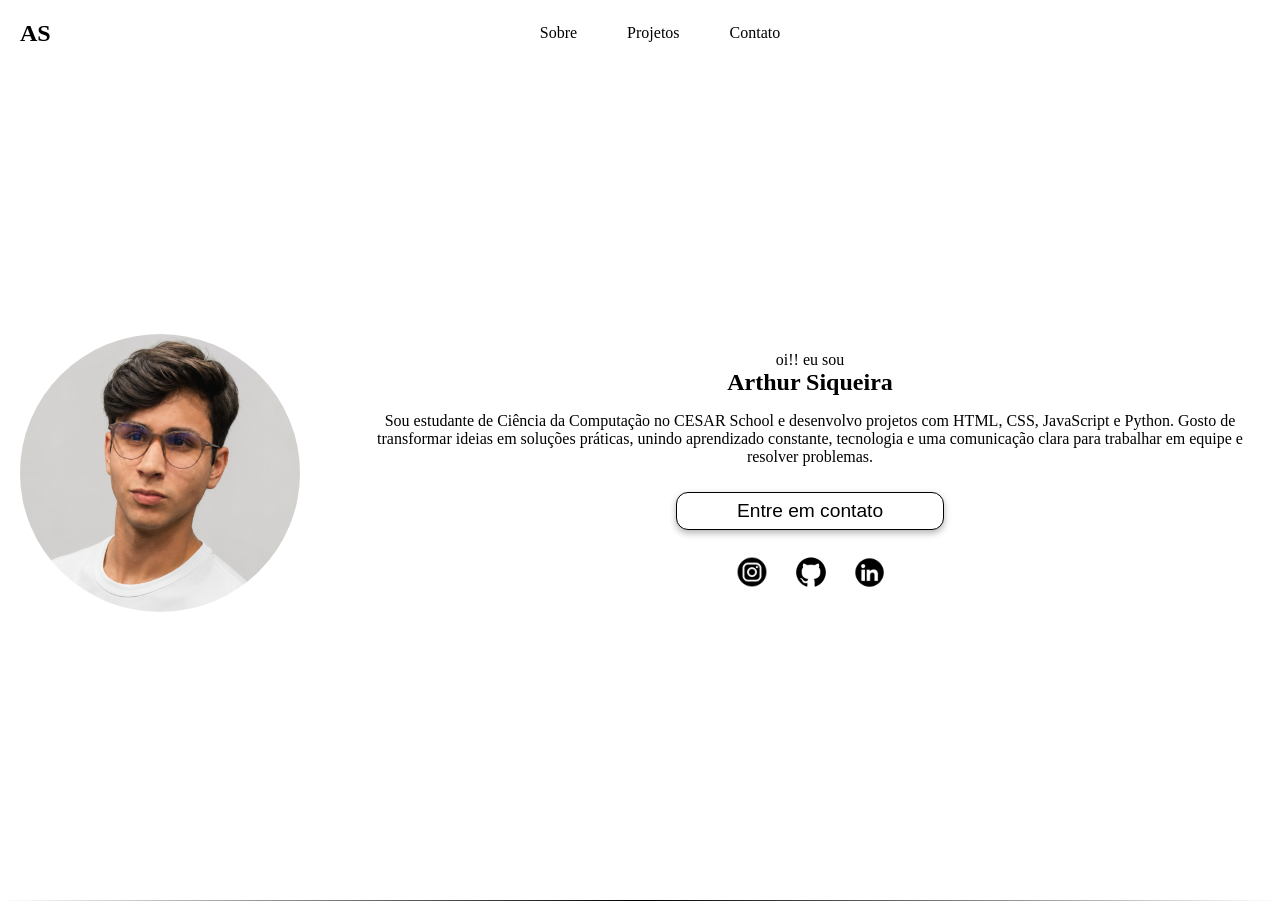
==== index.html @ 41097c72 "Initial commit" ====
<!DOCTYPE html>
<html lang="en">
<head>
    <meta charset="UTF-8">
    <meta name="viewport" content="width=device-width, initial-scale=1.0">
    <title>Portfólio</title>
    <link rel="stylesheet" href="style.css">
</head>
<body>
    <header>
       
            <nav>
                <h1 id="logo">AS</h1>
                 <ul>
                     <li><a href="#about">Sobre</a></li>
                     <li>Projetos</li>
                     <li>Contato</li>
                 </ul>
            </nav>
    </header>

    <main>
        <section id="home">

         <div class="cont">
            <div id="img">
                <img src="as.png" width="280px" alt="Arthur Siqueira">
            </div>
            <div id="homegroup">
            <div id="hometext">
                <p class="hi">oi!! eu sou</p>
                <h1>Arthur Siqueira</h1>
                <p>Sou estudante de Ciência da Computação no CESAR School e desenvolvo projetos com HTML, CSS, JavaScript e Python. Gosto de transformar ideias em soluções práticas, unindo aprendizado constante, tecnologia e uma comunicação clara para trabalhar em equipe e resolver problemas.</p>
            </div>

            <div id="homebtn">

                <div id="contactbtn">
                    <button id="contact">Entre em contato</button>
                </div>

                <div id="redes">
                    <button class="redes">
                        <a href="https://www.instagram.com/arthursiqueira01/">
                            <img src="insta.jpg" width="48px" alt="insta" class="imgbtn">
                            </a>
                    </button>
                    <button class="redes">
                       <a href="https://github.com/siqueira01l">
                        <img src="git.jpg" alt="git" width="40px">
                    </a>
                    </button>
                    <button class="redes">
                        <a href="https://www.linkedin.com/in/arthursiqueira01/">
                        <img src="link.jpg" alt="" width="47px">
                        </a>
                    </button>
                </div>
            </div>
            </div>
         </div>

        </section>
        <div class="sep">'</div>

        <section id="about">

        </section>
    </main>


</body>
</html>
---- style.css ----
*{
    scroll-behavior: smooth;
}

body{
    padding: 0;
    margin: 0;
}

/* header */
nav{
    display: flex;
    align-items: center;
    justify-content: space-between;
    padding: 0 20px;
}


ul{
    display: flex;
    gap: 50px;
    position: absolute;
    left: 50%;
    transform: translateX(-50%);
    list-style: none;
}
ul a{
    text-decoration: none;
    color: black;
}

header{
    position: fixed;
    top: 0;
    left: 0;
    width: 100%;
    z-index: 1000;
}

/* main */

#home{
   padding-top: 50px;
   height: calc(100vh - 50px);
}

img{
    border-radius: 50%;
}
#img{
    padding-left: 20px;
}
.cont{
    display: flex;
    align-items: center;
    justify-content: center;
    gap: 60px;
    height: 100%;
}
#homegroup{
    display: flex;
    flex-direction: column;
    gap: 10px;
    padding-right: 20px;
}
#hometext{
    text-align: center;
    margin: 0px;
    padding: 0px 0px;
}
#hometext h1{
    margin: 0px;
}
.hi{
    margin: 0;
}
#homebtn{
    text-align: center;
    display: flex;
    flex-direction: column;
    gap: 10px;
}
#redes{
    display: flex;
    justify-content: center;
    gap: 15px;
}
.redes{
    border: none;
    border-radius: 50%;
    background-color: rgb(255, 255, 255);
    cursor: pointer;
    transition: 0.5s;
    margin: 0;
    padding: 0;

}
.redes:hover{
    transform: scale(1.1);
}
#contact{
    display: flex;
    justify-content: center;
    padding: 7px 60px;
    background-color: rgb(255, 255, 255);
    border: solid;
    border-radius: 12px;
    border-width: 1.5px;
    margin-bottom: 8px;
    margin-top: 0px;
    transition: 0.5s;
    font-size: larger;
    box-shadow: 0px 3px 7px rgba(0, 0, 0, 0.303);
    cursor: pointer;
}
#contact:hover{
    background-color: rgb(58, 58, 58);
    color: rgb(255, 255, 255);
    transform: scale(1.05);
}

#contactbtn{
    display: flex;
    justify-content: center;
    
}

.sep{
   background: radial-gradient(circle at center, black, white);
    height: 1px;
    color: white;
}
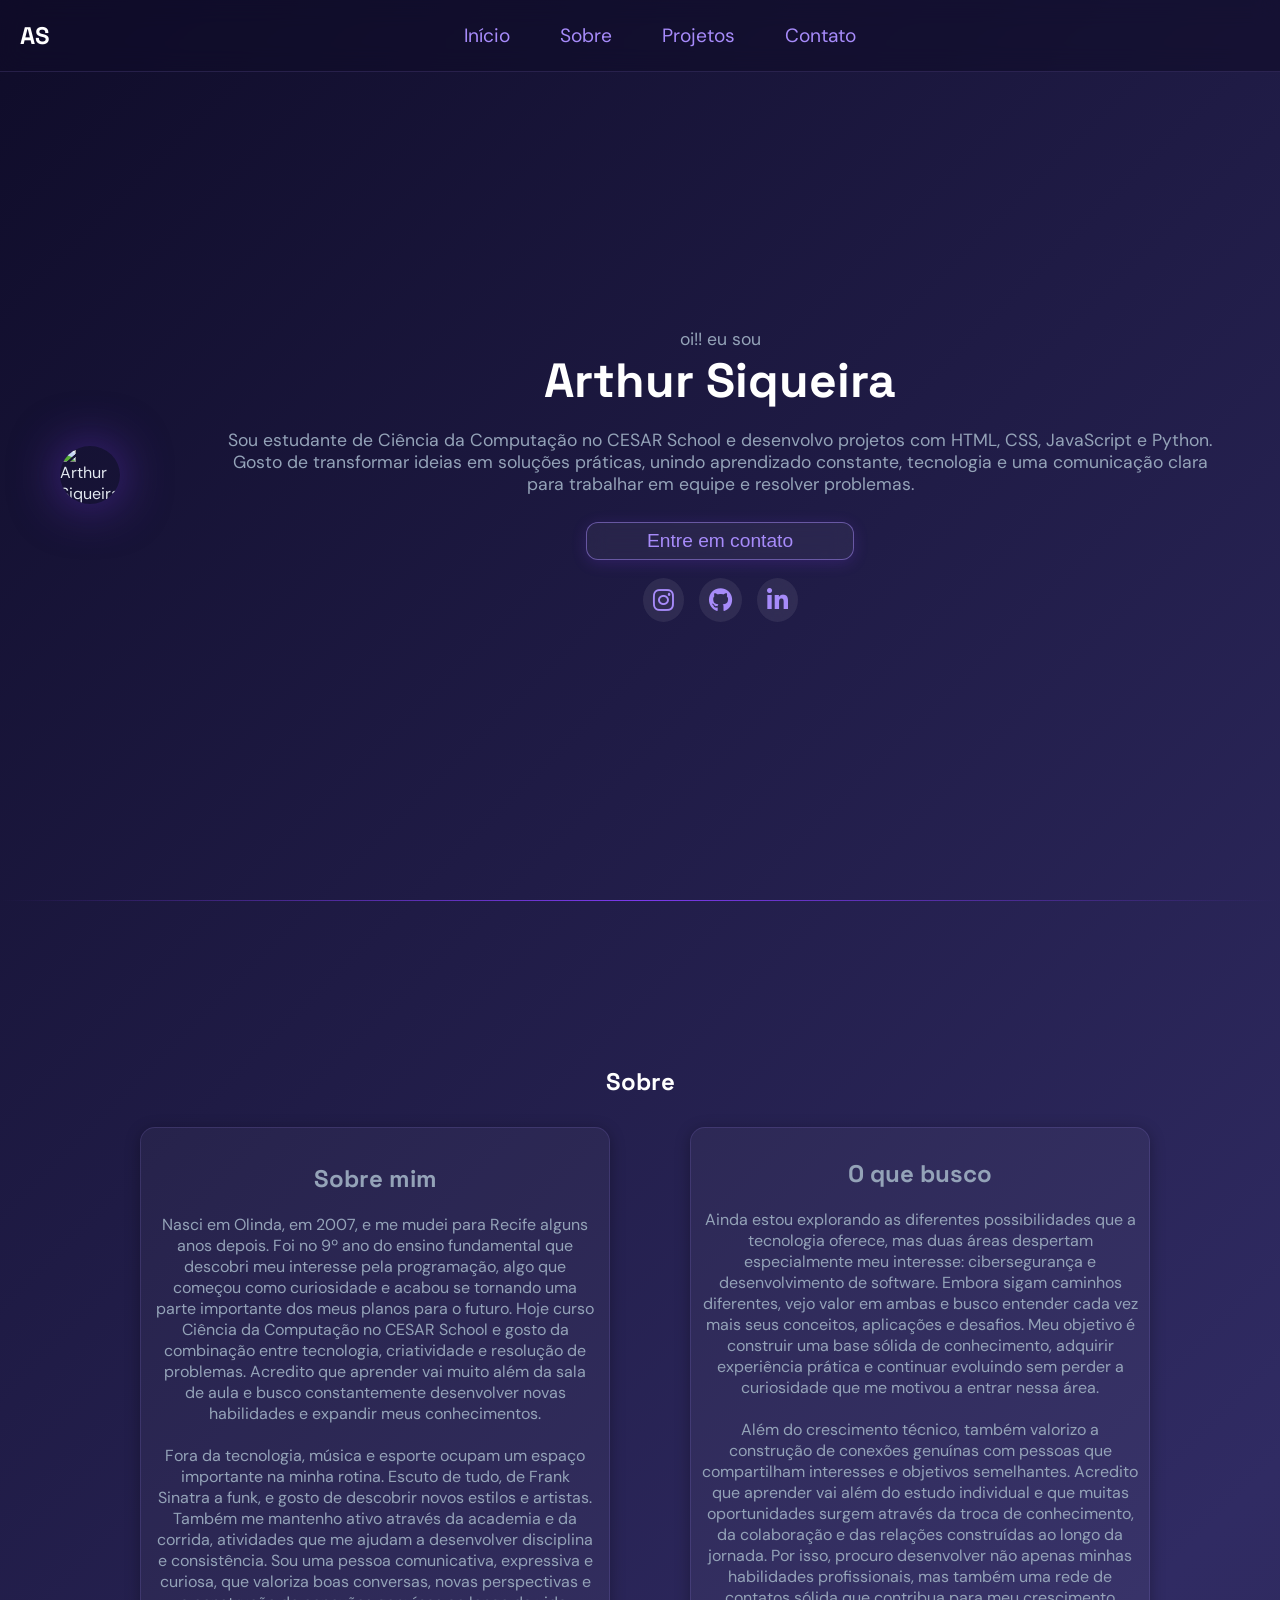
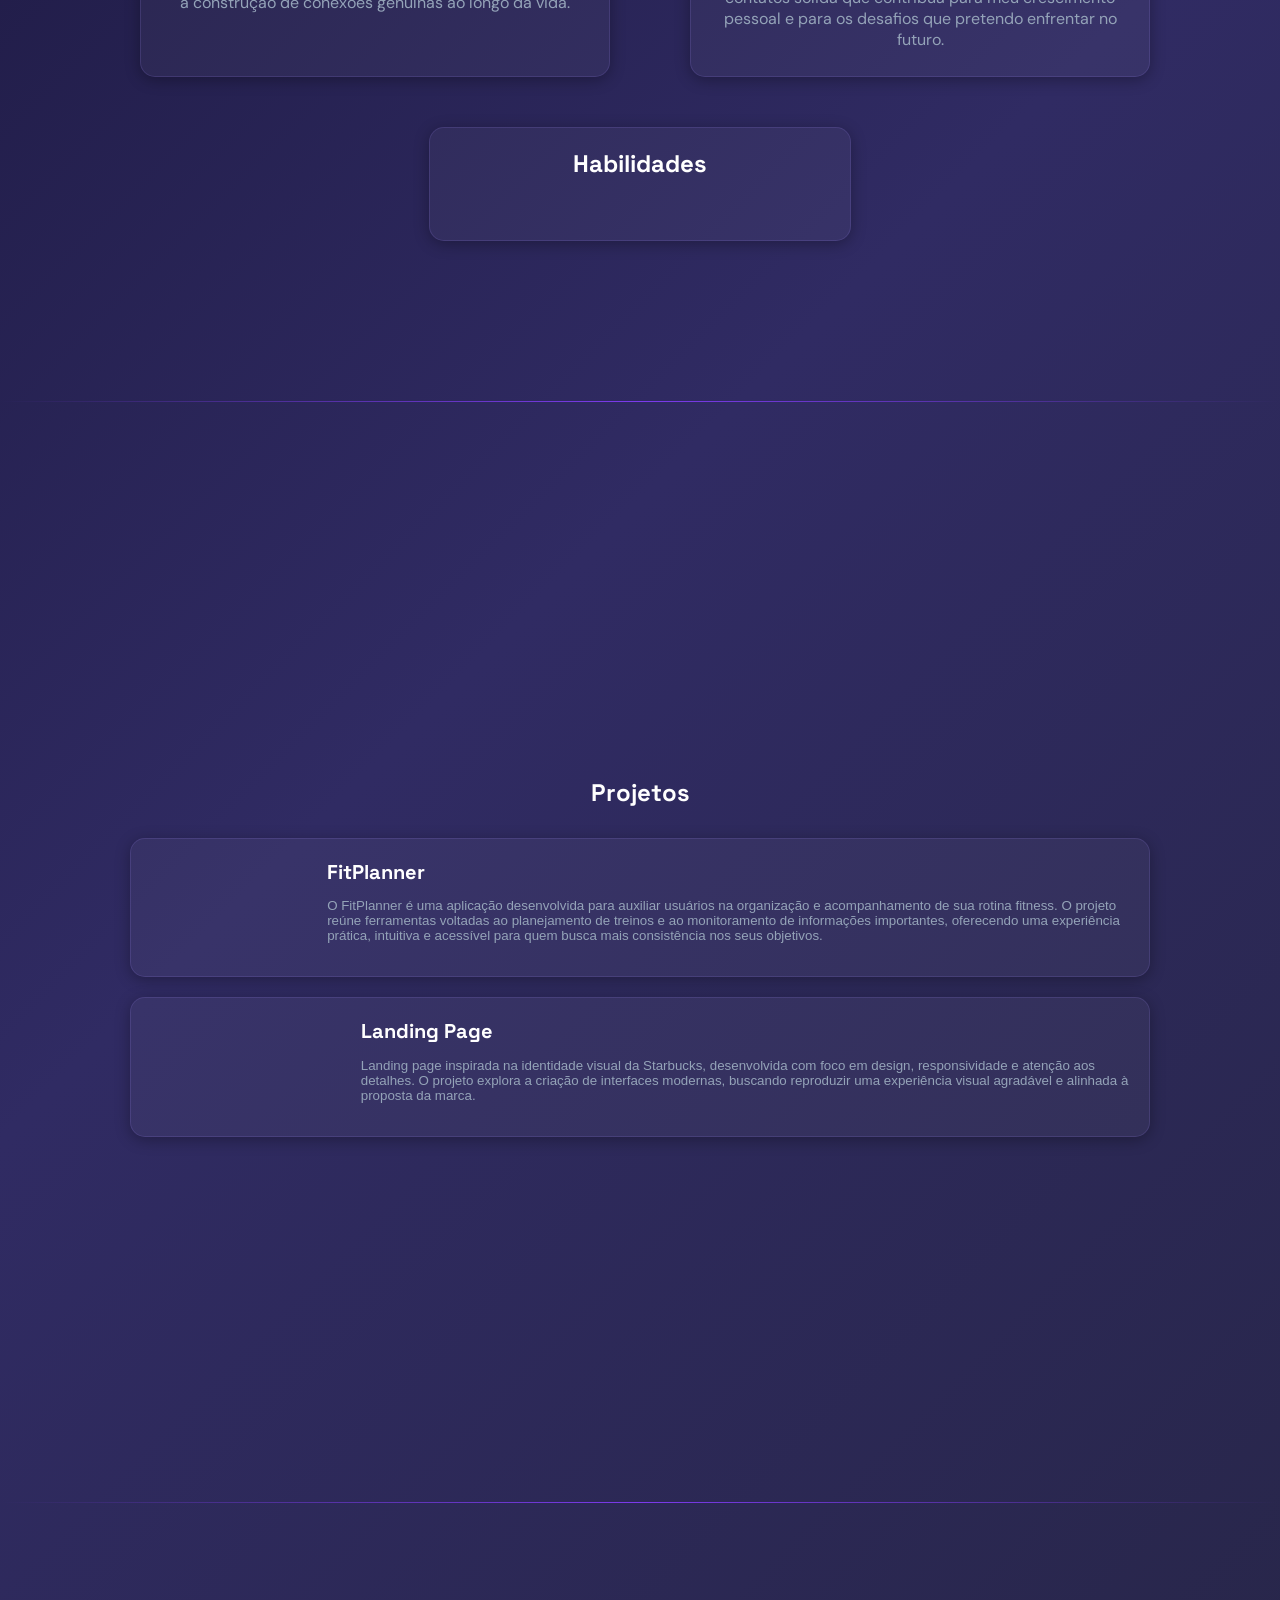
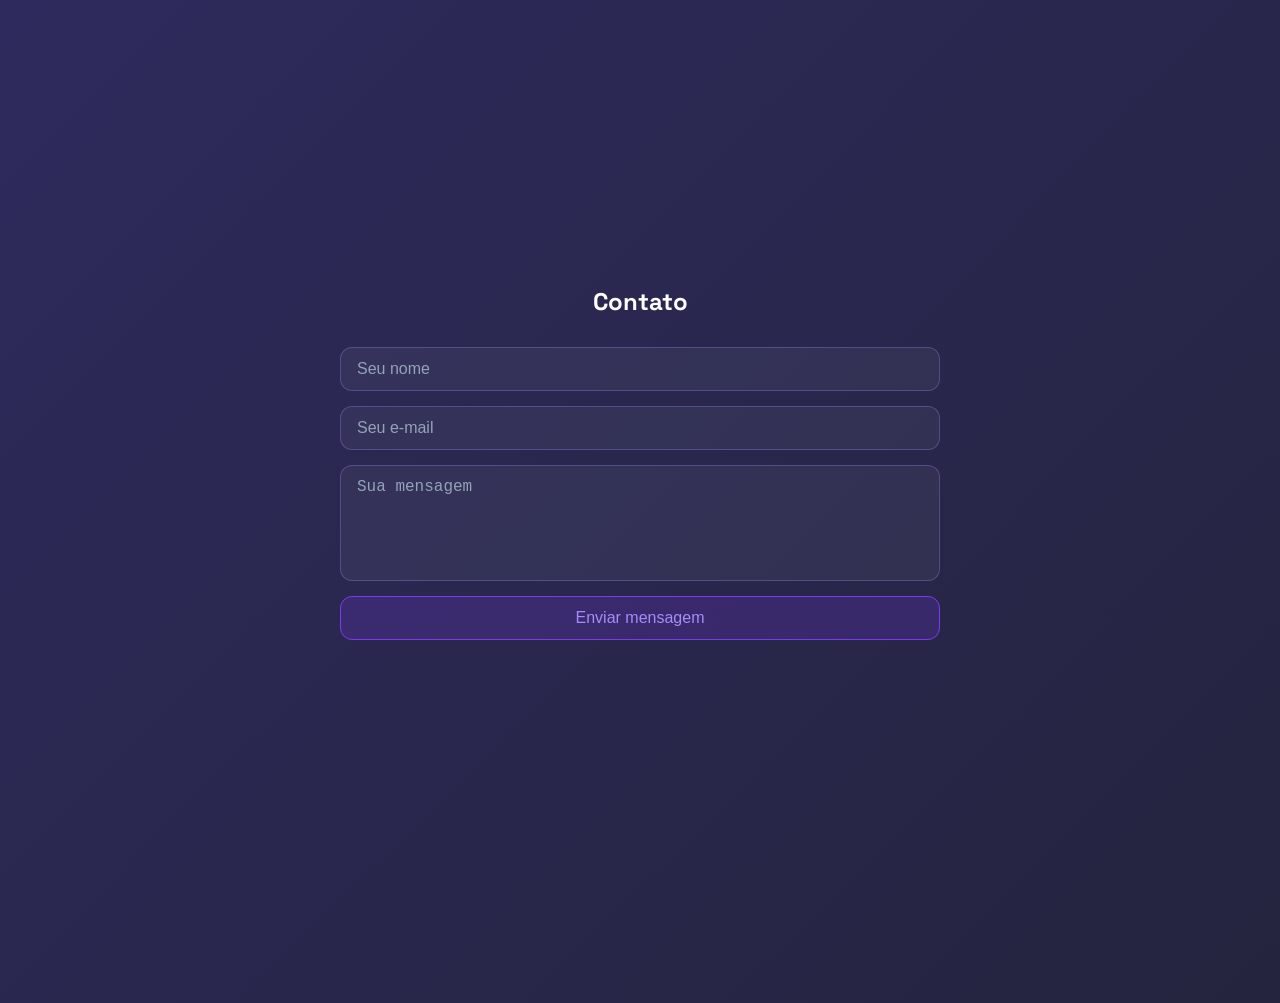
==== commit 90e06437: "finish" ====
--- a/index.html
+++ b/index.html
@@ -1,73 +1,168 @@
-<!DOCTYPE html>
-<html lang="en">
-<head>
-    <meta charset="UTF-8">
-    <meta name="viewport" content="width=device-width, initial-scale=1.0">
-    <title>Portfólio</title>
-    <link rel="stylesheet" href="style.css">
-</head>
-<body>
-    <header>
-       
-            <nav>
-                <h1 id="logo">AS</h1>
-                 <ul>
-                     <li><a href="#about">Sobre</a></li>
-                     <li>Projetos</li>
-                     <li>Contato</li>
-                 </ul>
-            </nav>
-    </header>
-
-    <main>
-        <section id="home">
-
-         <div class="cont">
-            <div id="img">
-                <img src="as.png" width="280px" alt="Arthur Siqueira">
-            </div>
-            <div id="homegroup">
-            <div id="hometext">
-                <p class="hi">oi!! eu sou</p>
-                <h1>Arthur Siqueira</h1>
-                <p>Sou estudante de Ciência da Computação no CESAR School e desenvolvo projetos com HTML, CSS, JavaScript e Python. Gosto de transformar ideias em soluções práticas, unindo aprendizado constante, tecnologia e uma comunicação clara para trabalhar em equipe e resolver problemas.</p>
-            </div>
-
-            <div id="homebtn">
-
-                <div id="contactbtn">
-                    <button id="contact">Entre em contato</button>
-                </div>
-
-                <div id="redes">
-                    <button class="redes">
-                        <a href="https://www.instagram.com/arthursiqueira01/">
-                            <img src="insta.jpg" width="48px" alt="insta" class="imgbtn">
-                            </a>
-                    </button>
-                    <button class="redes">
-                       <a href="https://github.com/siqueira01l">
-                        <img src="git.jpg" alt="git" width="40px">
-                    </a>
-                    </button>
-                    <button class="redes">
-                        <a href="https://www.linkedin.com/in/arthursiqueira01/">
-                        <img src="link.jpg" alt="" width="47px">
-                        </a>
-                    </button>
-                </div>
-            </div>
-            </div>
-         </div>
-
-        </section>
-        <div class="sep">'</div>
-
-        <section id="about">
-
-        </section>
-    </main>
-
-
-</body>
+<!DOCTYPE html>
+<html lang="en">
+<head>
+    <meta charset="UTF-8">
+    <meta name="viewport" content="width=device-width, initial-scale=1.0">
+    <title>Portfólio</title>
+    <link rel="stylesheet" href="style.css">
+    <link rel="stylesheet" href="https://cdnjs.cloudflare.com/ajax/libs/font-awesome/6.5.0/css/all.min.css">
+    <link href="https://fonts.googleapis.com/css2?family=Space+Grotesk:wght@400;500;700&family=DM+Sans:wght@400;500&display=swap" rel="stylesheet">
+</head>
+<body>
+    <header>
+       
+            <nav>
+                <h1 id="logo"><a href="#home">AS</a></h1>
+                    <button id="hamburguer" onclick="toggleMenu()">
+                        <span></span>
+                        <span></span>
+                        <span></span>
+                    </button>
+                <ul id="menu">
+                    <li><a href="#home" onclick="toggleMenu()">Início</a></li>
+                    <li><a href="#about" onclick="toggleMenu()">Sobre</a></li>
+                    <li><a href="#projects" onclick="toggleMenu()">Projetos</a></li>
+                    <li><a href="#contato" onclick="toggleMenu()">Contato</a></li>
+                </ul>
+            </nav>
+    </header>
+
+    <main>
+        <!--=================== home ================= -->
+        <section id="home" class="fadein">
+
+         <div class="cont">
+            <div id="img">
+                <img src="images/as.png" width="280px" alt="Arthur Siqueira" id="siq">
+            </div>
+            <div id="homegroup">
+            <div id="hometext">
+                <p class="hi">oi!! eu sou</p>
+                <h1>Arthur Siqueira</h1>
+                <p>Sou estudante de Ciência da Computação no CESAR School e desenvolvo projetos com HTML, CSS, JavaScript e Python. Gosto de transformar ideias em soluções práticas, unindo aprendizado constante, tecnologia e uma comunicação clara para trabalhar em equipe e resolver problemas.</p>
+            </div>
+
+            <div id="homebtn">
+
+                <div id="contactbtn">
+                    <button id="contact"><a href="https://mail.google.com/mail/u/0/?tab=rm&ogbl#inbox?compose=CllgCJvlqBNsXvWpmXRhxddmrcVVGCnFDfJqwPHllqgfXLRdnKrDpgpVBtrKfkWJQnbVzRlMcxB">Entre em contato</a></button>
+                </div>
+
+                <div id="redes">
+                    <button class="redes">
+                        <a href="https://www.instagram.com/arthursiqueira01/"><i class="fab fa-instagram"></i></button></a>
+                    </button>
+                    <button class="redes">
+                       <a href="https://github.com/siqueira01l">
+                        <i class="fab fa-github"></i>
+                    </a>
+                    </button>
+                    <button class="redes">
+                        <a href="https://www.linkedin.com/in/arthursiqueira01/">
+                        <i class="fab fa-linkedin-in"></i>
+                        </a>
+                    </button>
+                </div>
+            </div>
+            </div>
+         </div>
+
+        </section>
+
+
+        <div class="sep"></div>
+
+    <!--=================== about ================= -->
+        <section id="about">
+            <h1 id="sobreh1">Sobre</h1>
+
+            <div id="aboutpage">
+            <div id="conjunto">
+            <div class="sobre fadein" id="eu">
+                <h2>Sobre mim</h2>
+                <p>Nasci em Olinda, em 2007, e me mudei para Recife alguns anos depois. Foi no 9º ano do ensino fundamental que descobri meu interesse pela programação, algo que começou como curiosidade e acabou se tornando uma parte importante dos meus planos para o futuro. Hoje curso Ciência da Computação no CESAR School e gosto da combinação entre tecnologia, criatividade e resolução de problemas. Acredito que aprender vai muito além da sala de aula e busco constantemente desenvolver novas habilidades e expandir meus conhecimentos. <br> <br>
+
+                Fora da tecnologia, música e esporte                ocupam um espaço importante na minha            rotina. Escuto de tudo, de Frank Sinatra            a funk, e gosto de descobrir novos          estilos e artistas. Também me mantenho           ativo através da academia e da corrida,          atividades que me ajudam a desenvolver         disciplina e consistência. Sou uma pessoa            comunicativa, expressiva e curiosa, que         valoriza boas conversas, novas           perspectivas e a construção de conexões             genuínas ao longo da vida.</p>
+            </div>
+
+            <div class="sobre fadein" id="futuro">
+                
+                <h2>O que busco</h2>
+                <p>Ainda estou explorando as diferentes possibilidades que a tecnologia oferece, mas duas áreas despertam especialmente meu interesse: cibersegurança e desenvolvimento de software. Embora sigam caminhos diferentes, vejo valor em ambas e busco entender cada vez mais seus conceitos, aplicações e desafios. Meu objetivo é construir uma base sólida de conhecimento, adquirir experiência prática e continuar evoluindo sem perder a curiosidade que me motivou a entrar nessa área. <br> <br>
+
+                Além do crescimento técnico, também valorizo a construção de conexões               genuínas com pessoas que compartilham               interesses e objetivos semelhantes.             Acredito que aprender vai além do estudo            individual e que muitas oportunidades         surgem através da troca de conhecimento,              da colaboração e das relações construídas       ao longo da jornada. Por isso, procuro               desenvolver não apenas minhas habilidades       profissionais, mas também uma rede de            contatos sólida que contribua para meu            crescimento pessoal e para os desafios      que pretendo enfrentar no futuro.</p>
+            </div>
+            </div>
+
+            <div class="pai fadein">
+            <div id="skills">
+                <h2>Habilidades</h2>
+
+                <div id="lang">
+
+                <img src="images/html.png" alt="" width="50px">
+                
+
+                <img src="images/css-3.png" alt="" width="63px">
+
+                <img src="images/js.png" alt="" width="50px">
+
+                <img src="images/python.png" alt="" width="50px">
+
+                </div>
+            </div>
+            </div>
+            </div>
+        </section>
+        
+        <div class="sep"></div>
+        <!--=================== projetos=============== -->
+
+        <section id="projects">
+
+            <!-- FITPLANNER -->
+
+             <div id="projetosh1">
+                <h1>Projetos</h1>
+             </div>
+
+             <button class="containerp fadein" onclick="window.location.href='projetos.html'" >
+                
+                    <img src="images/fitplanner.png" alt="" width="300px" id="planerimg">
+                    <div id="planertext">
+                    <h2>FitPlanner</h2>
+                    <p>O FitPlanner é uma aplicação desenvolvida para auxiliar usuários na organização e acompanhamento de sua rotina fitness. O projeto reúne ferramentas voltadas ao planejamento de treinos e ao monitoramento de informações importantes, oferecendo uma experiência prática, intuitiva e acessível para quem busca mais consistência nos seus objetivos.</p>
+                </div>
+             </div>
+
+             <button class="containerp fadein" onclick="window.location.href='starbucks-projeto.html'">
+                
+                <img src="images/landingpage.png" alt="" width="300px" id="planerimg">
+                <div id="planertext">
+                    <h2>Landing Page</h2>
+                    <p>Landing page inspirada na identidade visual da Starbucks, desenvolvida com foco em design, responsividade e atenção aos detalhes. O projeto explora a criação de interfaces modernas, buscando reproduzir uma experiência visual agradável e alinhada à proposta da marca.</p>
+                </div>
+             </div>
+        </section>
+       
+         <div class="sep"></div>
+        <!-- ================Contato==================== -->
+
+        <section id="contato">
+            <h1 id="contatoh1" class="fadein">Contato</h1>
+            <div id="contatoform" class="fadein">
+                <input type="text" placeholder="Seu nome" id="nome">
+
+                <input type="email" placeholder="Seu e-mail" id="email">
+
+                <textarea placeholder="Sua mensagem" id="mensagem" rows="5"></textarea>
+
+                <button id="enviar">Enviar mensagem</button>
+            </div>
+        </section>
+        
+    </main>
+    <script src="script.js"></script>
+
+</body>
 </html>
--- a/style.css
+++ b/style.css
@@ -1,140 +1,604 @@
-*{
-    scroll-behavior: smooth;
-}
-
-body{
-    padding: 0;
-    margin: 0;
-}
-
-/* header */
-nav{
-    display: flex;
-    align-items: center;
-    justify-content: space-between;
-    padding: 0 20px;
-}
-
-
-ul{
-    display: flex;
-    gap: 50px;
-    position: absolute;
-    left: 50%;
-    transform: translateX(-50%);
-    list-style: none;
-}
-ul a{
-    text-decoration: none;
-    color: black;
-}
-
-header{
-    position: fixed;
-    top: 0;
-    left: 0;
-    width: 100%;
-    z-index: 1000;
-}
-
-/* main */
-
-#home{
-   padding-top: 50px;
-   height: calc(100vh - 50px);
-}
-
-img{
-    border-radius: 50%;
-}
-#img{
-    padding-left: 20px;
-}
-.cont{
-    display: flex;
-    align-items: center;
-    justify-content: center;
-    gap: 60px;
-    height: 100%;
-}
-#homegroup{
-    display: flex;
-    flex-direction: column;
-    gap: 10px;
-    padding-right: 20px;
-}
-#hometext{
-    text-align: center;
-    margin: 0px;
-    padding: 0px 0px;
-}
-#hometext h1{
-    margin: 0px;
-}
-.hi{
-    margin: 0;
-}
-#homebtn{
-    text-align: center;
-    display: flex;
-    flex-direction: column;
-    gap: 10px;
-}
-#redes{
-    display: flex;
-    justify-content: center;
-    gap: 15px;
-}
-.redes{
-    border: none;
-    border-radius: 50%;
-    background-color: rgb(255, 255, 255);
-    cursor: pointer;
-    transition: 0.5s;
-    margin: 0;
-    padding: 0;
-
-}
-.redes:hover{
-    transform: scale(1.1);
-}
-#contact{
-    display: flex;
-    justify-content: center;
-    padding: 7px 60px;
-    background-color: rgb(255, 255, 255);
-    border: solid;
-    border-radius: 12px;
-    border-width: 1.5px;
-    margin-bottom: 8px;
-    margin-top: 0px;
-    transition: 0.5s;
-    font-size: larger;
-    box-shadow: 0px 3px 7px rgba(0, 0, 0, 0.303);
-    cursor: pointer;
-}
-#contact:hover{
-    background-color: rgb(58, 58, 58);
-    color: rgb(255, 255, 255);
-    transform: scale(1.05);
-}
-
-#contactbtn{
-    display: flex;
-    justify-content: center;
-    
-}
-
-.sep{
-   background: radial-gradient(circle at center, black, white);
-    height: 1px;
-    color: white;
-}
-
-
-
-
-
-
-
-
+*{
+   scroll-behavior: smooth;
+    text-decoration: none;
+}
+
+body{
+    padding: 0;
+    margin: 0;
+    color: #e2e8f0;
+    background: linear-gradient(135deg, #0f0c29, #302b63, #24243e);
+    min-height: 100vh;
+}
+body { font-family: 'DM Sans', sans-serif; }
+h1, h2, #logo { font-family: 'Space Grotesk', sans-serif; }
+
+.fadein{
+        opacity: 0;
+        transform: translateY(30px);
+        transition: opacity 0.7s ease, transform 0.7s ease;
+}
+.fadein.visivel{
+    opacity: 1;
+    transform: translateY(0);
+}
+
+/* header */
+nav{
+    display: flex;
+    align-items: center;
+    justify-content: space-between;
+    padding: 0 20px;
+}
+#logo a{
+    color: white;
+}
+#hamburguer {
+    display: none;
+}
+
+ul {
+    display: flex;
+    gap: 50px;
+    position: absolute;
+    left: 50%;
+    transform: translateX(-50%);
+    list-style: none;
+}
+
+@media (max-width: 768px) {
+    #hamburguer {
+    display: none;
+    flex-direction: column;
+    gap: 5px;
+    background: none;
+    border: none;
+    cursor: pointer;
+    padding: 8px;
+    z-index: 1001;
+}
+
+#hamburguer span {
+    display: block;
+    width: 25px;
+    height: 2px;
+    background: #a78bfa;
+    border-radius: 2px;
+    transition: 0.3s ease;
+}
+
+/* animação virando X */
+#hamburguer.aberto span:nth-child(1) {
+    transform: translateY(7px) rotate(45deg);
+}
+#hamburguer.aberto span:nth-child(2) {
+    opacity: 0;
+    transform: translateX(-10px);
+}
+#hamburguer.aberto span:nth-child(3) {
+    transform: translateY(-7px) rotate(-45deg);
+}
+
+@media (max-width: 768px) {
+    #hamburguer {
+        display: flex;
+    }
+}
+
+    ul {
+        position: fixed;
+        top: 60px;
+        left: 0;
+        width: 100%;
+        background: rgba(15, 12, 41, 0.97);
+        backdrop-filter: blur(12px);
+        padding: 20px 0;
+        flex-direction: column;
+        text-align: center;
+        gap: 0;
+        transform: translateY(-10px);
+        opacity: 0;
+        pointer-events: none;
+        transition: opacity 0.3s ease, transform 0.3s ease;
+    }
+
+    ul.aberto {
+        opacity: 1;
+        pointer-events: all;
+        transform: translateY(0);
+    }
+}
+
+
+ul a{
+    text-decoration: none;
+    color: #a78bfa;
+    transition: 0.5s;
+}
+ul a:hover{
+    color: #ffffff;
+    
+}
+li{
+    font-size: larger;
+    transition: 0.5s;
+}
+li:hover{
+    transform: scale(1.05);
+}
+
+header{
+    position: fixed;
+    top: 0;
+    left: 0;
+    width: 100%;
+    z-index: 1000;
+    background: rgba(15, 12, 41, 0.6);
+    backdrop-filter: blur(12px);
+    -webkit-backdrop-filter: blur(12px);
+    border-bottom: 1px solid rgba(167, 139, 250, 0.15);
+}
+
+#logo{
+    color: #ffffff;
+    font-weight: bold;
+}
+
+/*=================== main ================================*/
+#redes i {
+    font-size: 24px;
+    padding: 10px;
+    color: #a78bfa;
+    transition: 0.3s;
+}
+.cont {
+    max-width: 1100px;
+    margin: 0 auto;
+    padding: 0 40px;
+}
+#home{
+   padding-top: 50px;
+   height: calc(100vh - 50px);
+}
+
+#siq{
+    border-radius: 50%;
+    transition: 0.5s;
+}
+#siq:hover{
+    transform: scale(1.05);
+}
+#img{
+    padding-left: 20px;
+}
+#img img {
+    box-shadow: 0 0 50px rgba(124, 58, 237, 0.5);
+}
+.cont{
+    display: flex;
+    align-items: center;
+    justify-content: center;
+    gap: 60px;
+    height: 100%;
+}
+#homegroup{
+    display: flex;
+    flex-direction: column;
+    gap: 10px;
+    padding-right: 20px;
+}
+#hometext{
+    text-align: center;
+    margin: 0px;
+    padding: 0px 0px;
+}
+#hometext h1{
+    margin: 0px;
+    color: #ffffff;
+}
+.hi{
+    margin: 0;
+    color: #94a3b8;
+}
+#hometext p{
+    color: #94a3b8;
+}
+#homebtn{
+    text-align: center;
+    display: flex;
+    flex-direction: column;
+    gap: 10px;
+}
+#redes{
+    display: flex;
+    justify-content: center;
+    gap: 15px;
+}
+.redes{
+    border: none;
+    border-radius: 50%;
+    background: rgba(255, 255, 255, 0.08);
+    backdrop-filter: blur(10px);
+    -webkit-backdrop-filter: blur(10px);
+    cursor: pointer;
+    transition: 0.5s;
+    margin: 0;
+    padding: 0;
+
+}
+.redes:hover{
+    transform: scale(1.1);
+    background: rgba(124, 58, 237, 0.3);
+}
+#contact{
+    display: flex;
+    justify-content: center;
+    padding: 7px 60px;
+    background: rgba(255, 255, 255, 0.05);
+    backdrop-filter: blur(10px);
+    -webkit-backdrop-filter: blur(10px);
+    border: 1.5px solid rgba(167, 139, 250, 0.5);
+    border-radius: 12px;
+    color: #a78bfa;
+    margin-bottom: 8px;
+    margin-top: 0px;
+    transition: 0.5s;
+    font-size: larger;
+    box-shadow: 0px 3px 15px rgba(124, 58, 237, 0.2);
+    cursor: pointer;
+}
+#contact:hover{
+    background: rgba(124, 58, 237, 0.25);
+    color: #ffffff;
+    border-color: #7c3aed;
+    transform: scale(1.05);
+    box-shadow: 0px 3px 25px rgba(124, 58, 237, 0.4);
+}
+#contact a{
+    color:  #a78bfa;
+    transition: 0.5s;
+}
+#contact a:hover{
+    color: #ffffff;
+}
+
+#contactbtn{
+    display: flex;
+    justify-content: center;
+
+}
+
+.sep{
+    background: linear-gradient(to right, transparent, #7c3aed, transparent);
+    height: 1px;
+
+}
+
+@media (max-width: 768px) {
+    .cont {
+        flex-direction: column;
+        justify-content: center;
+        gap: 30px;
+        padding: 20px;
+    }
+
+    #img {
+        padding-left: 0;
+    }
+
+    #siq {
+        width: 200px;
+    }
+
+    #homegroup {
+        padding-right: 0;
+        align-items: center;
+    }
+
+    #hometext p {
+        font-size: 14px;
+        padding: 0 10px;
+    }
+
+    #contact {
+        padding: 7px 30px;
+    }
+}
+/*====================== sobre ==========================*/
+#sobreh1{
+    display: flex;
+    justify-content: center;
+    color: #ffffff;
+    
+}
+
+#conjunto{
+    display: flex;
+    gap: 0px;
+}
+.sobre{
+    text-align: center;
+    width: 50%;
+    margin: 10px;
+    transition: 0.5s;
+    background: rgba(255, 255, 255, 0.04);
+    border: 1px solid rgba(167, 139, 250, 0.15);
+    box-shadow: 0px 3px 15px rgba(0, 0, 0, 0.3);
+    color: #94a3b8;
+}
+.sobre:hover{
+    background: rgba(124, 58, 237, 0.08);
+    border-color: rgba(167, 139, 250, 0.35);
+}
+
+#futuro{
+    padding: 10px;
+    border-radius: 15px;
+    margin-left: 20px;
+}
+#eu{
+    padding: 15px;
+    border-radius: 15px;
+    margin-left: 20px;
+}
+
+#lang{
+    display: flex;
+    justify-content: center;
+    gap: 40px;
+    margin-bottom: 20px;
+}
+
+#skills h2{
+    text-align: center;
+    margin-bottom: 40px;
+    color: #ffffff;
+}
+#skills{
+
+    margin: 15px;
+    margin-top: 0;
+    padding: 0px 10px 1px;
+    border-radius: 15px;
+    width: 400px;
+    display: grid;
+    justify-content: center;
+    transition: 0.5s;
+    background: rgba(255, 255, 255, 0.04);
+    border: 1px solid rgba(167, 139, 250, 0.15);
+    box-shadow: 0px 3px 15px rgba(0, 0, 0, 0.3);
+    color: #94a3b8;
+}
+#skills:hover{
+    background: rgba(124, 58, 237, 0.08);
+    border-color: rgba(167, 139, 250, 0.35);
+}
+
+.pai {
+    display: grid;
+    justify-content: center;
+}
+
+#aboutpage{
+    height: 100%;
+    display: flex;
+    flex-direction: column;
+}
+@media (max-width: 660px){
+    #conjunto{
+        display: flex;
+        flex-direction: column;
+        justify-content: center;
+        align-items: center;
+    }
+    #eu{
+        width: 400px;
+    }
+    #futuro{
+        width: 400px;
+    }
+    
+}
+
+
+/*=================== projects ============================*/
+
+#projetosh1{
+    display: flex;
+    justify-content: center;
+    color: #ffffff;
+}
+
+.containerp{
+    display: flex;
+    gap: 10px;
+    margin: 10px;
+    padding: 10px;
+    border-radius: 15px;
+    background: rgba(255, 255, 255, 0.04);
+    border: 1px solid rgba(167, 139, 250, 0.15);
+    box-shadow: 0px 3px 15px rgba(0, 0, 0, 0.3);
+    transition: 0.5s;
+    color: #94a3b8;
+}
+.containerp:hover{
+    background: rgba(124, 58, 237, 0.08);
+    border-color: rgba(167, 139, 250, 0.35);
+    transform: scale(1.01);
+    cursor: pointer;
+}
+#planerimg{
+    border-radius: 15px;
+}
+#planertext{
+    text-align: left;
+}
+
+#planertext h2{
+    margin: 0;
+    color: #ffffff;
+}
+@media (max-width: 660px){
+    
+    .containerp{
+        flex-wrap: wrap;
+        justify-content: center;
+        text-align: center;
+    }
+    #planertext{
+    text-align: center;
+}
+}
+
+/* ===========contato================= */
+
+#contato {
+    display: flex;
+    flex-direction: column;
+    align-items: center;
+    padding: 60px 20px;
+}
+
+#contatoh1 {
+    color: #ffffff;
+    margin-bottom: 30px;
+}
+
+#contatoform {
+    display: flex;
+    flex-direction: column;
+    gap: 15px;
+    width: 100%;
+    max-width: 500px;
+}
+
+#contatoform input,
+#contatoform textarea {
+    background: rgba(255, 255, 255, 0.05);
+    border: 1px solid rgba(167, 139, 250, 0.3);
+    border-radius: 12px;
+    padding: 12px 16px;
+    color: #e2e8f0;
+    font-size: 16px;
+    outline: none;
+    transition: 0.3s;
+    resize: none;
+}
+
+#contatoform input::placeholder,
+#contatoform textarea::placeholder {
+    color: #94a3b8;
+}
+
+#contatoform input:focus,
+#contatoform textarea:focus {
+    border-color: #7c3aed;
+    background: rgba(124, 58, 237, 0.08);
+}
+
+#enviar {
+    padding: 12px;
+    background: rgba(124, 58, 237, 0.2);
+    border: 1.5px solid #7c3aed;
+    border-radius: 12px;
+    color: #a78bfa;
+    font-size: 16px;
+    cursor: pointer;
+    transition: 0.3s;
+}
+
+#enviar:hover {
+    background: rgba(124, 58, 237, 0.4);
+    color: #ffffff;
+    transform: scale(1.03);
+}
+
+/* ==============sections======================= */
+
+#about {
+    min-height: 100vh;
+    display: flex;
+    flex-direction: column;
+    justify-content: center;
+    padding: 80px 20px;
+    scroll-margin-top: 70px;
+}
+
+#projects {
+    min-height: 100vh;
+    display: flex;
+    flex-direction: column;
+    justify-content: center;
+    padding: 80px 20px;
+    scroll-margin-top: 70px;
+}
+
+#contato {
+    min-height: 100vh;
+    justify-content: center; /* adiciona isso no que já existe */
+}
+
+
+/* ==============media grande======================== */
+
+@media (min-width: 1200px) {
+    .cont {
+        max-width: 1200px;
+        gap: 100px;
+    }
+
+    #siq {
+        width: 340px;
+    }
+
+    #hometext h1 {
+        font-size: 3rem;
+    }
+
+    #hometext p {
+        font-size: 1.1rem;
+    }
+
+    #about, #projects, #contato {
+        padding: 100px 120px;
+    }
+
+    #conjunto {
+        gap: 50px;
+        margin-bottom: 40px;
+    }
+    
+
+
+    .containerp {
+        padding: 20px;
+        gap: 30px;
+    }
+
+    #planerimg {
+        width: 380px;
+    }
+
+    #contatoform {
+        max-width: 600px;
+    }
+}
+
+@media (min-width: 1600px) {
+    .cont {
+        max-width: 1400px;
+        gap: 140px;
+    }
+
+    #about, #projects, #contato {
+        padding: 100px 200px;
+    }
+
+    #hometext h1 {
+        font-size: 3.5rem;
+    }
+
+    #skills {
+        width: 500px;
+    }
+}
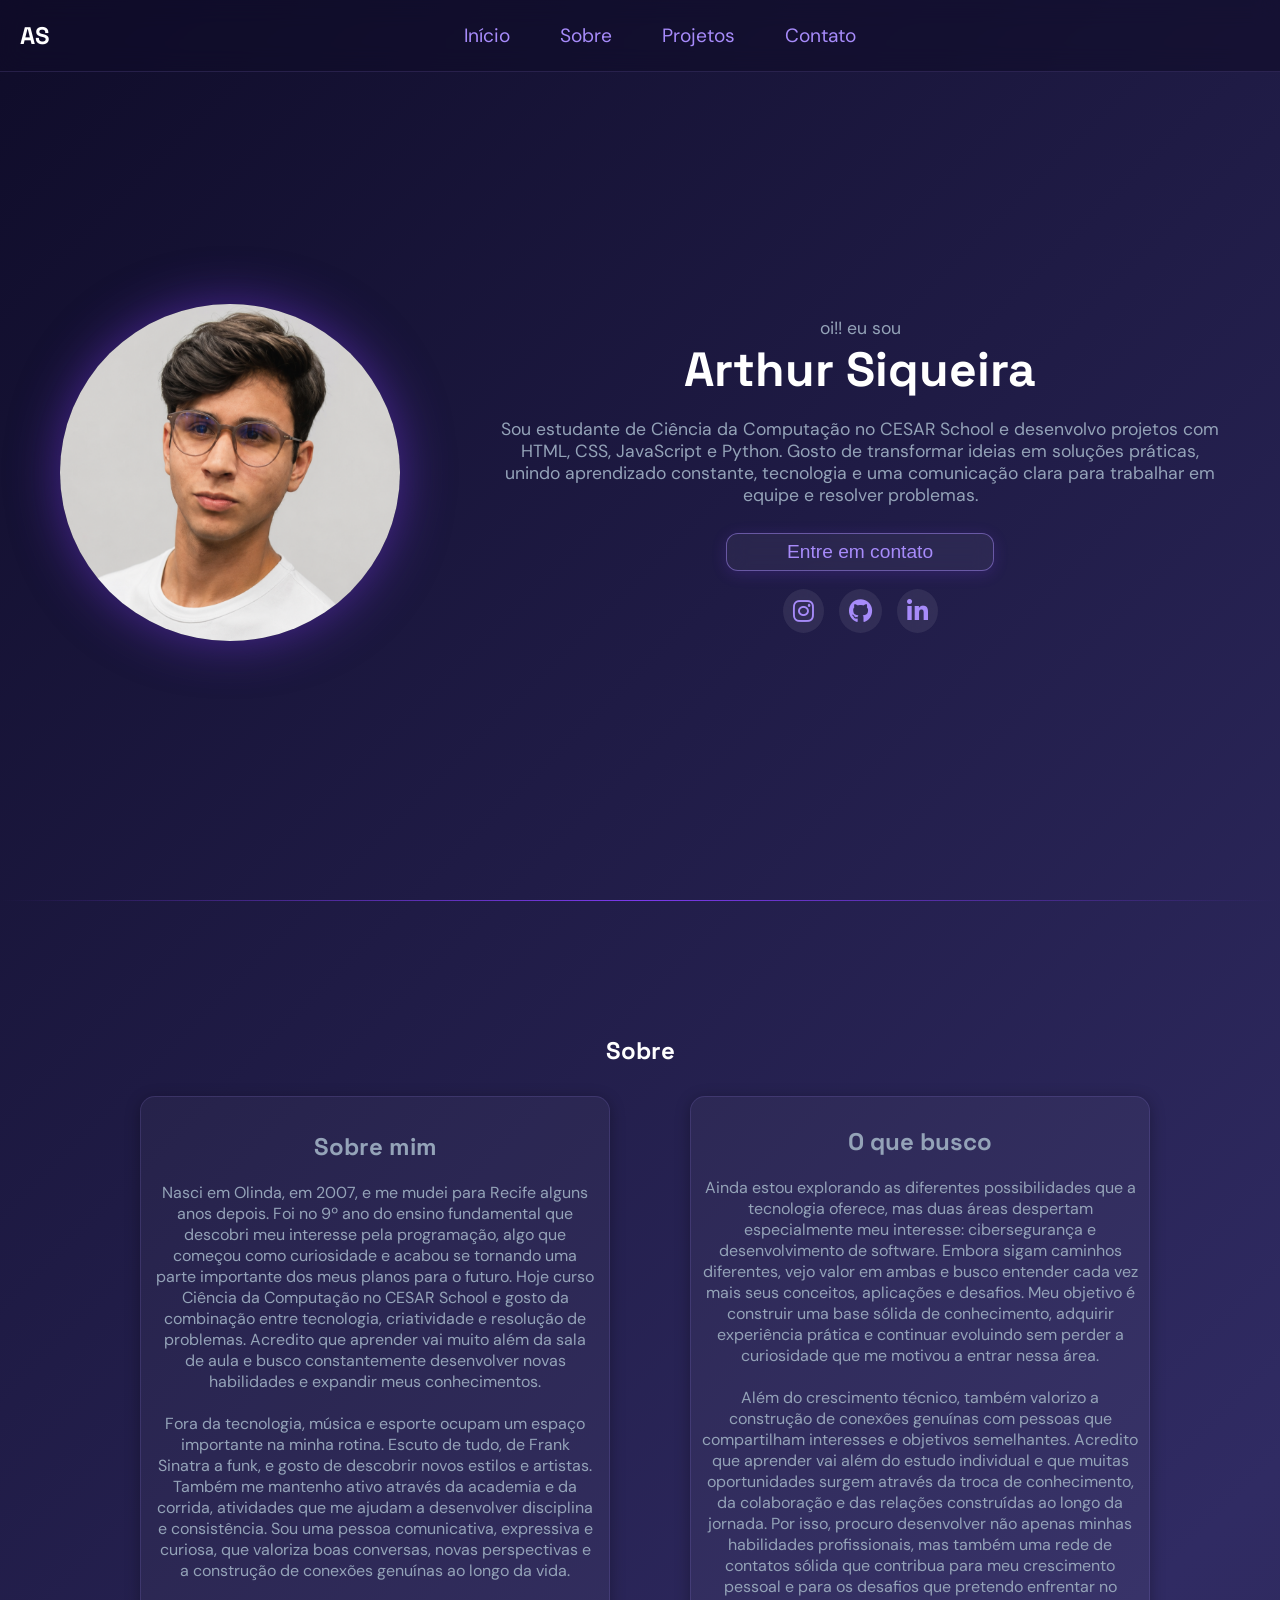
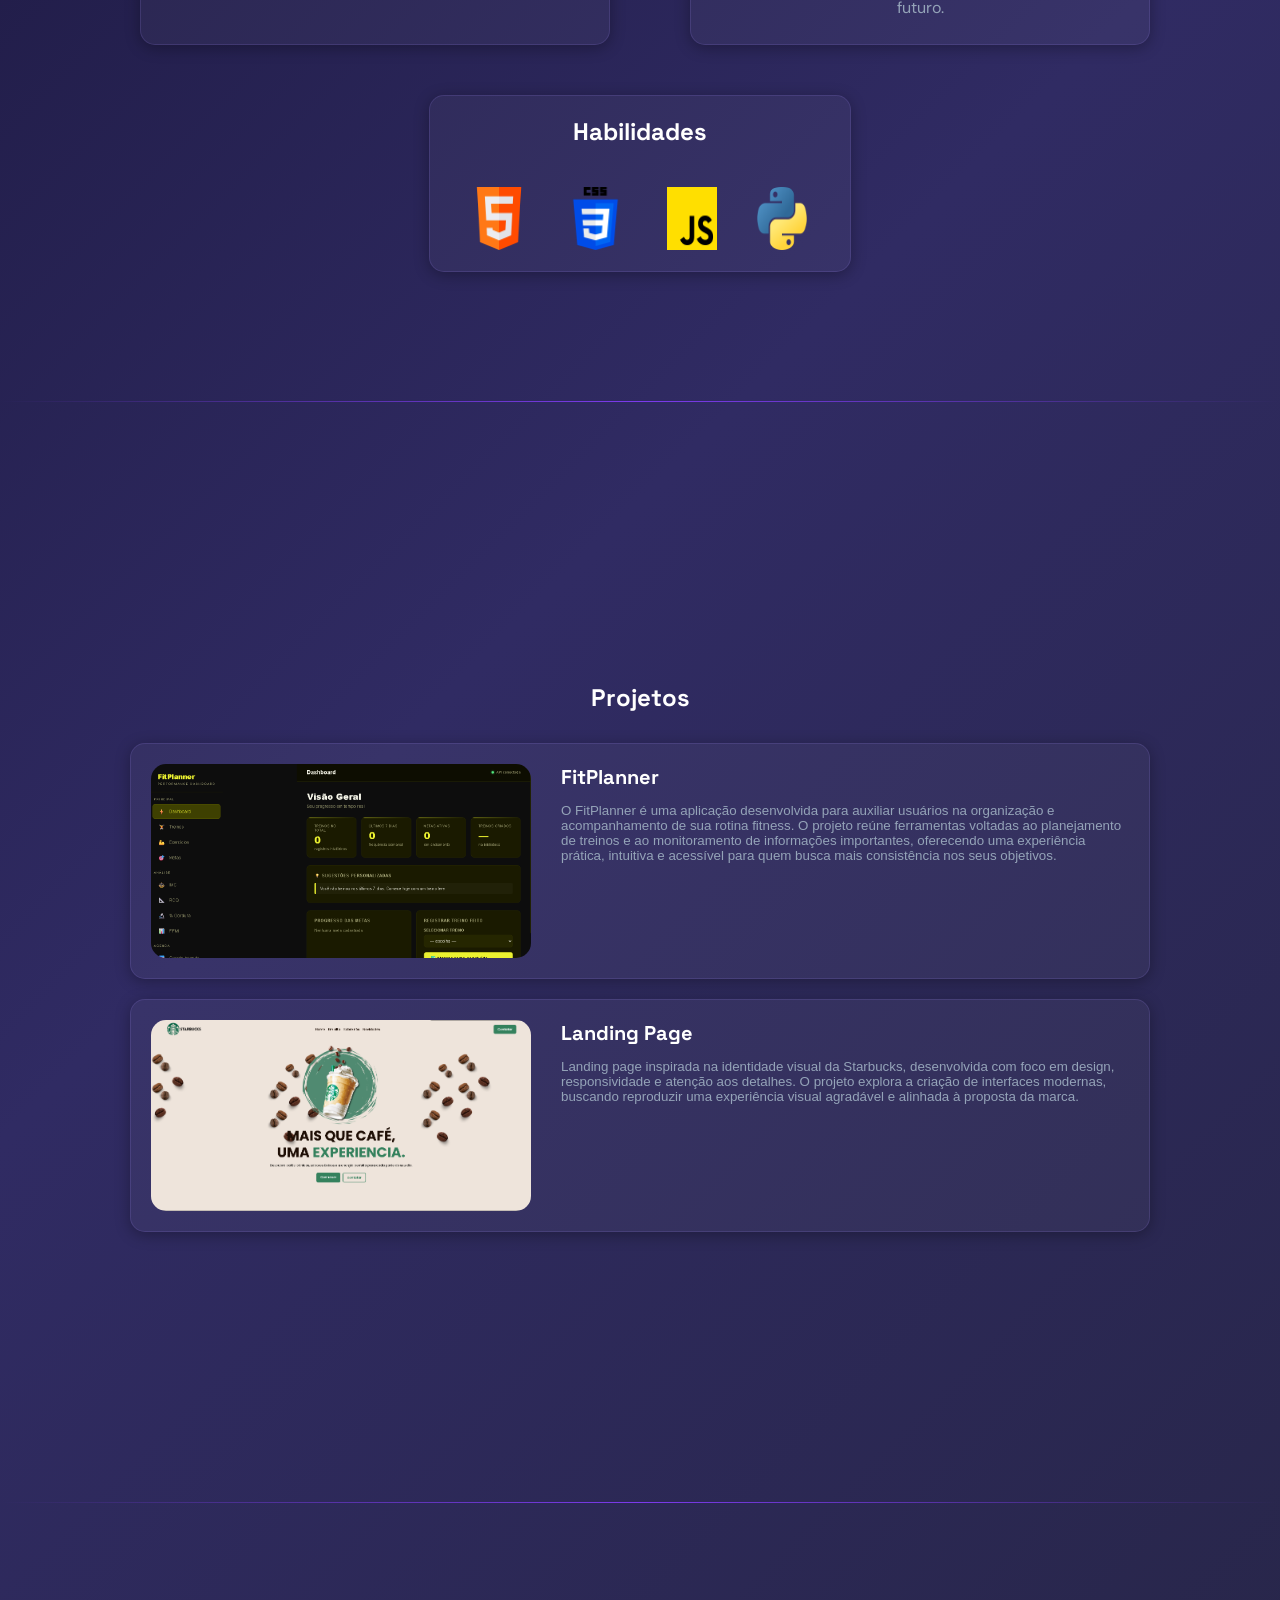
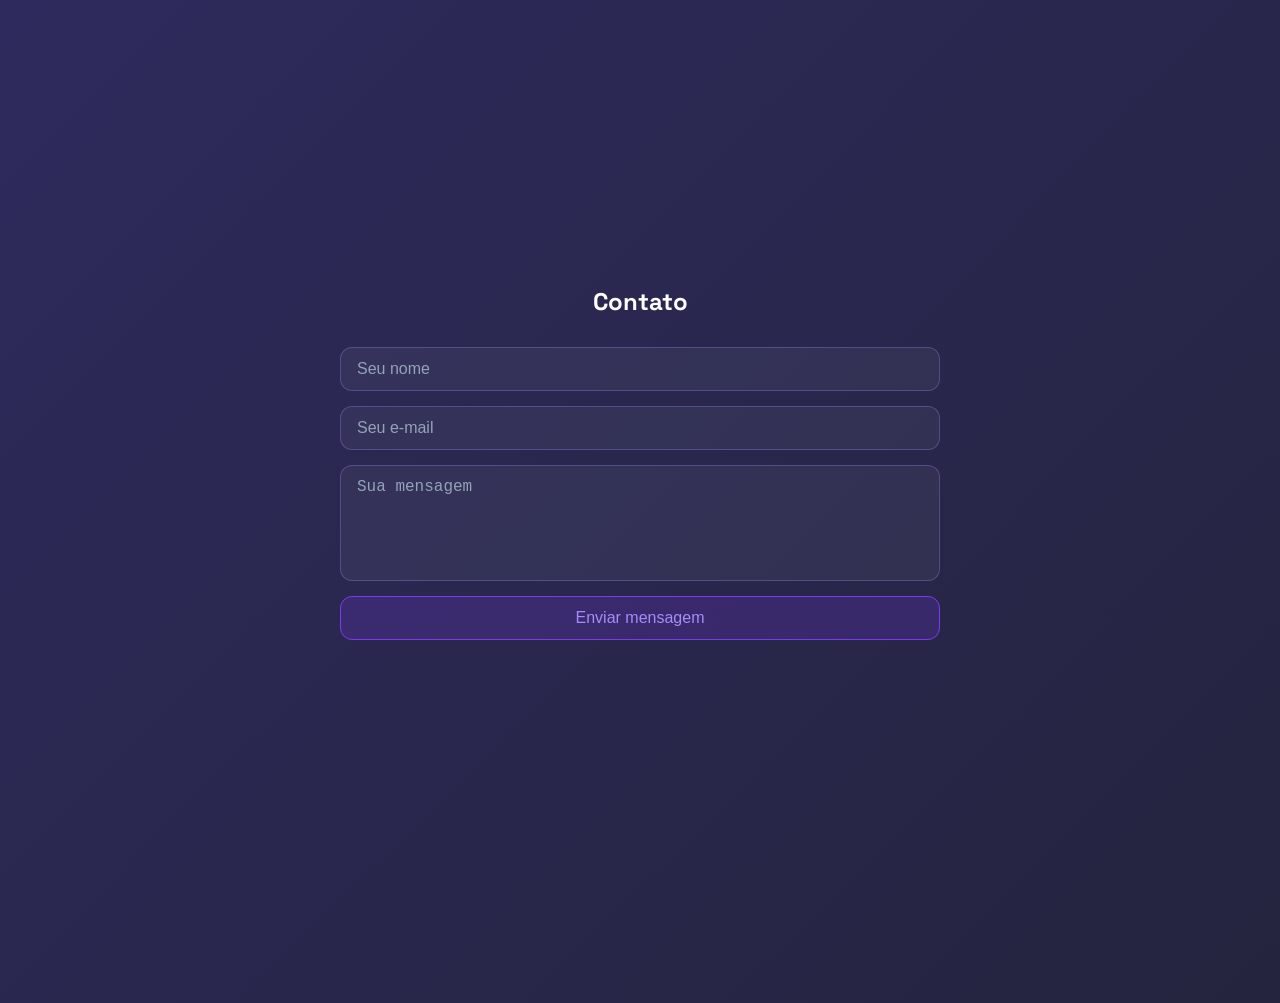
==== commit 76d80917: "mudanças" ====
--- a/index.html
+++ b/index.html
@@ -33,7 +33,7 @@
 
          <div class="cont">
             <div id="img">
-                <img src="images/as.png" width="280px" alt="Arthur Siqueira" id="siq">
+                <img src="as.png" width="280px" alt="Arthur Siqueira" id="siq">
             </div>
             <div id="homegroup">
             <div id="hometext">
@@ -100,14 +100,14 @@
 
                 <div id="lang">
 
-                <img src="images/html.png" alt="" width="50px">
+                <img src="html.png" alt="" width="50px">
                 
 
-                <img src="images/css-3.png" alt="" width="63px">
+                <img src="css-3.png" alt="" width="63px">
 
-                <img src="images/js.png" alt="" width="50px">
+                <img src="js.png" alt="" width="50px">
 
-                <img src="images/python.png" alt="" width="50px">
+                <img src="python.png" alt="" width="50px">
 
                 </div>
             </div>
@@ -128,7 +128,7 @@
 
              <button class="containerp fadein" onclick="window.location.href='projetos.html'" >
                 
-                    <img src="images/fitplanner.png" alt="" width="300px" id="planerimg">
+                    <img src="fitplanner.png" alt="" width="300px" id="planerimg">
                     <div id="planertext">
                     <h2>FitPlanner</h2>
                     <p>O FitPlanner é uma aplicação desenvolvida para auxiliar usuários na organização e acompanhamento de sua rotina fitness. O projeto reúne ferramentas voltadas ao planejamento de treinos e ao monitoramento de informações importantes, oferecendo uma experiência prática, intuitiva e acessível para quem busca mais consistência nos seus objetivos.</p>
@@ -137,7 +137,7 @@
 
              <button class="containerp fadein" onclick="window.location.href='starbucks-projeto.html'">
                 
-                <img src="images/landingpage.png" alt="" width="300px" id="planerimg">
+                <img src="landingpage.png" alt="" width="300px" id="planerimg">
                 <div id="planertext">
                     <h2>Landing Page</h2>
                     <p>Landing page inspirada na identidade visual da Starbucks, desenvolvida com foco em design, responsividade e atenção aos detalhes. O projeto explora a criação de interfaces modernas, buscando reproduzir uma experiência visual agradável e alinhada à proposta da marca.</p>
